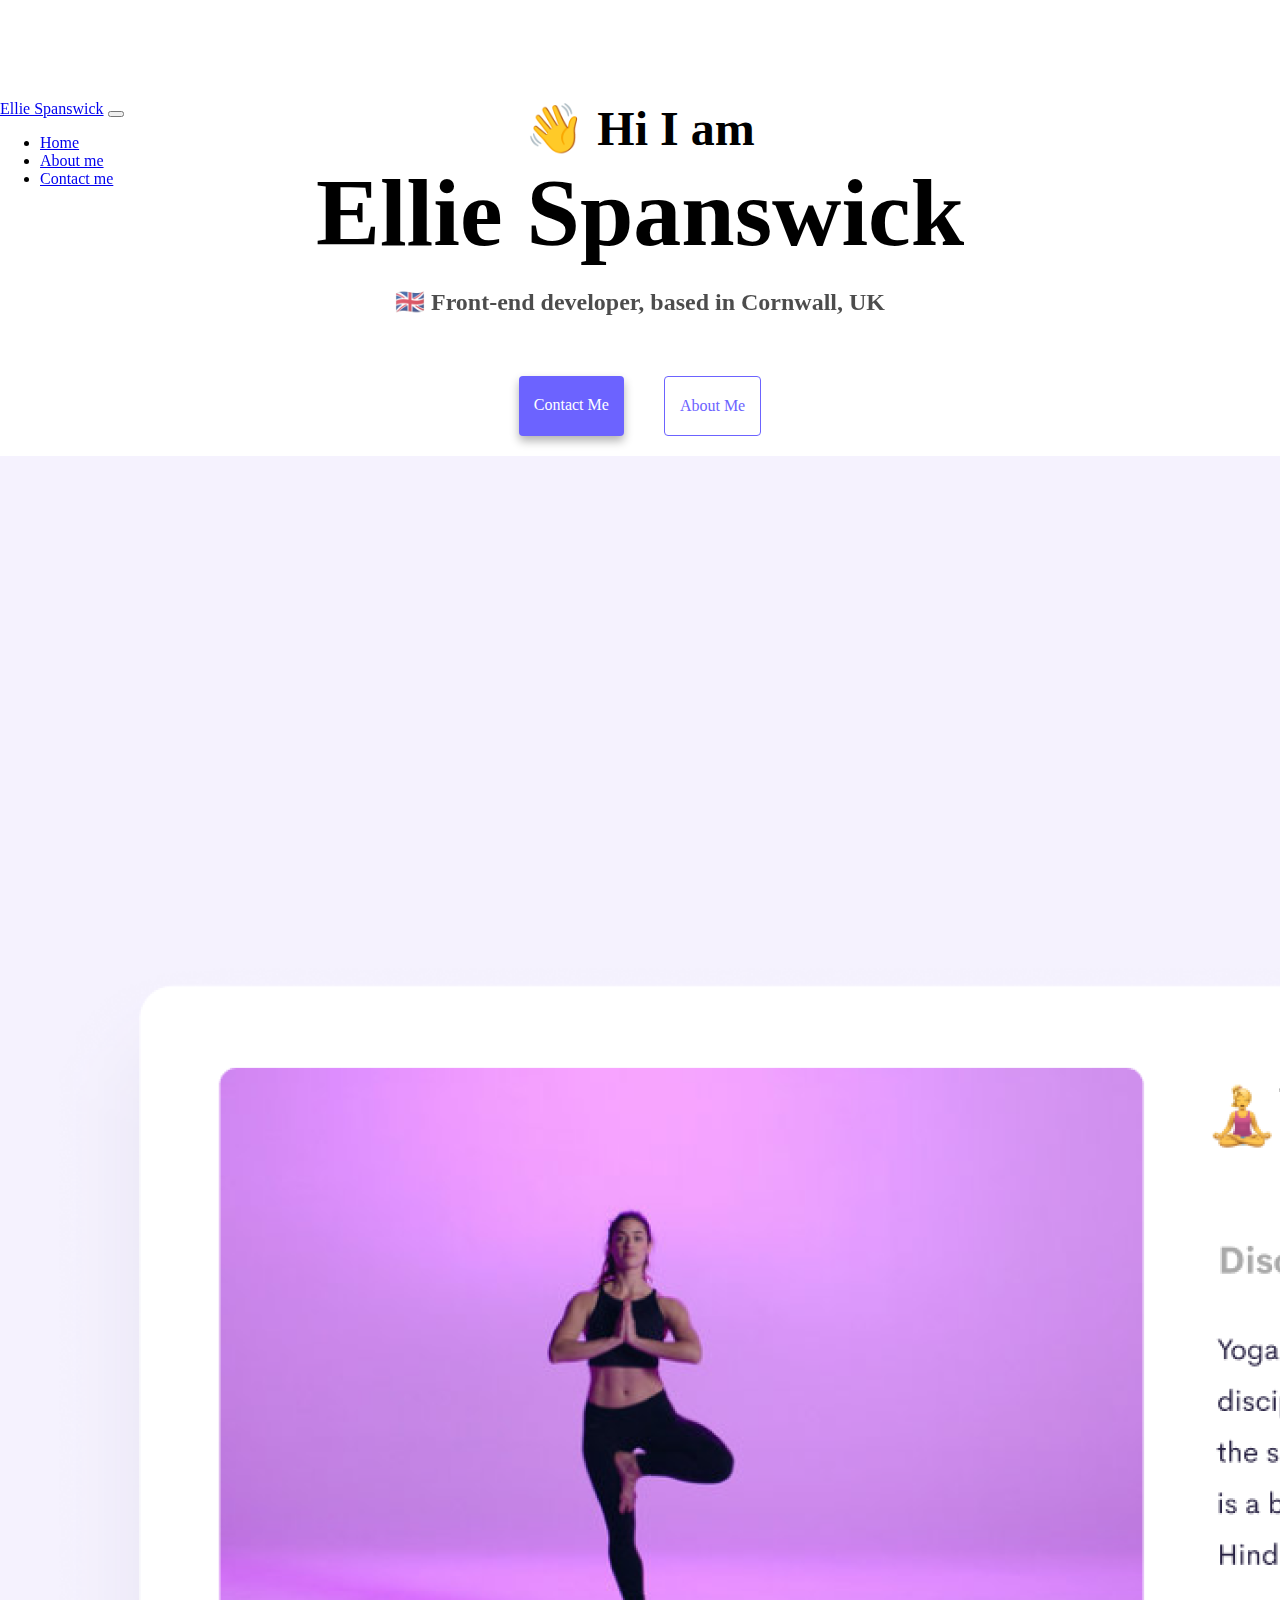
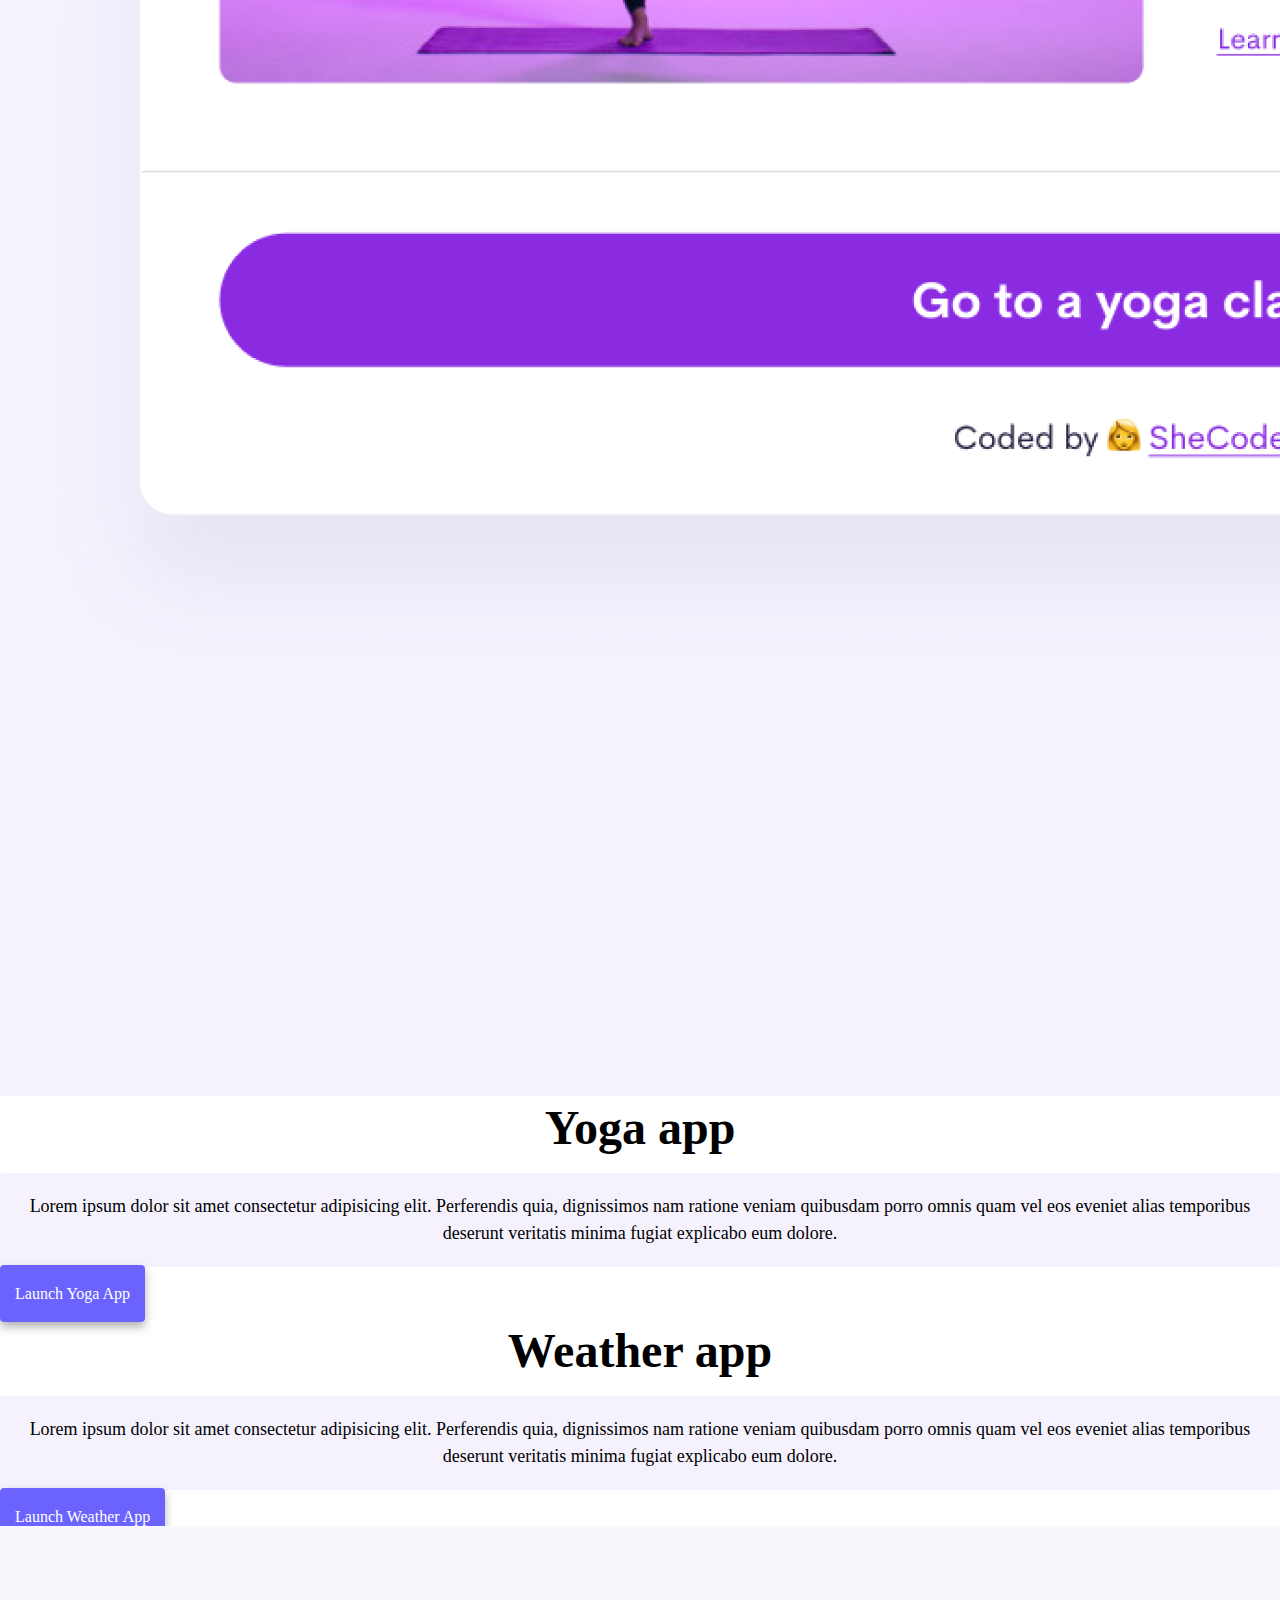
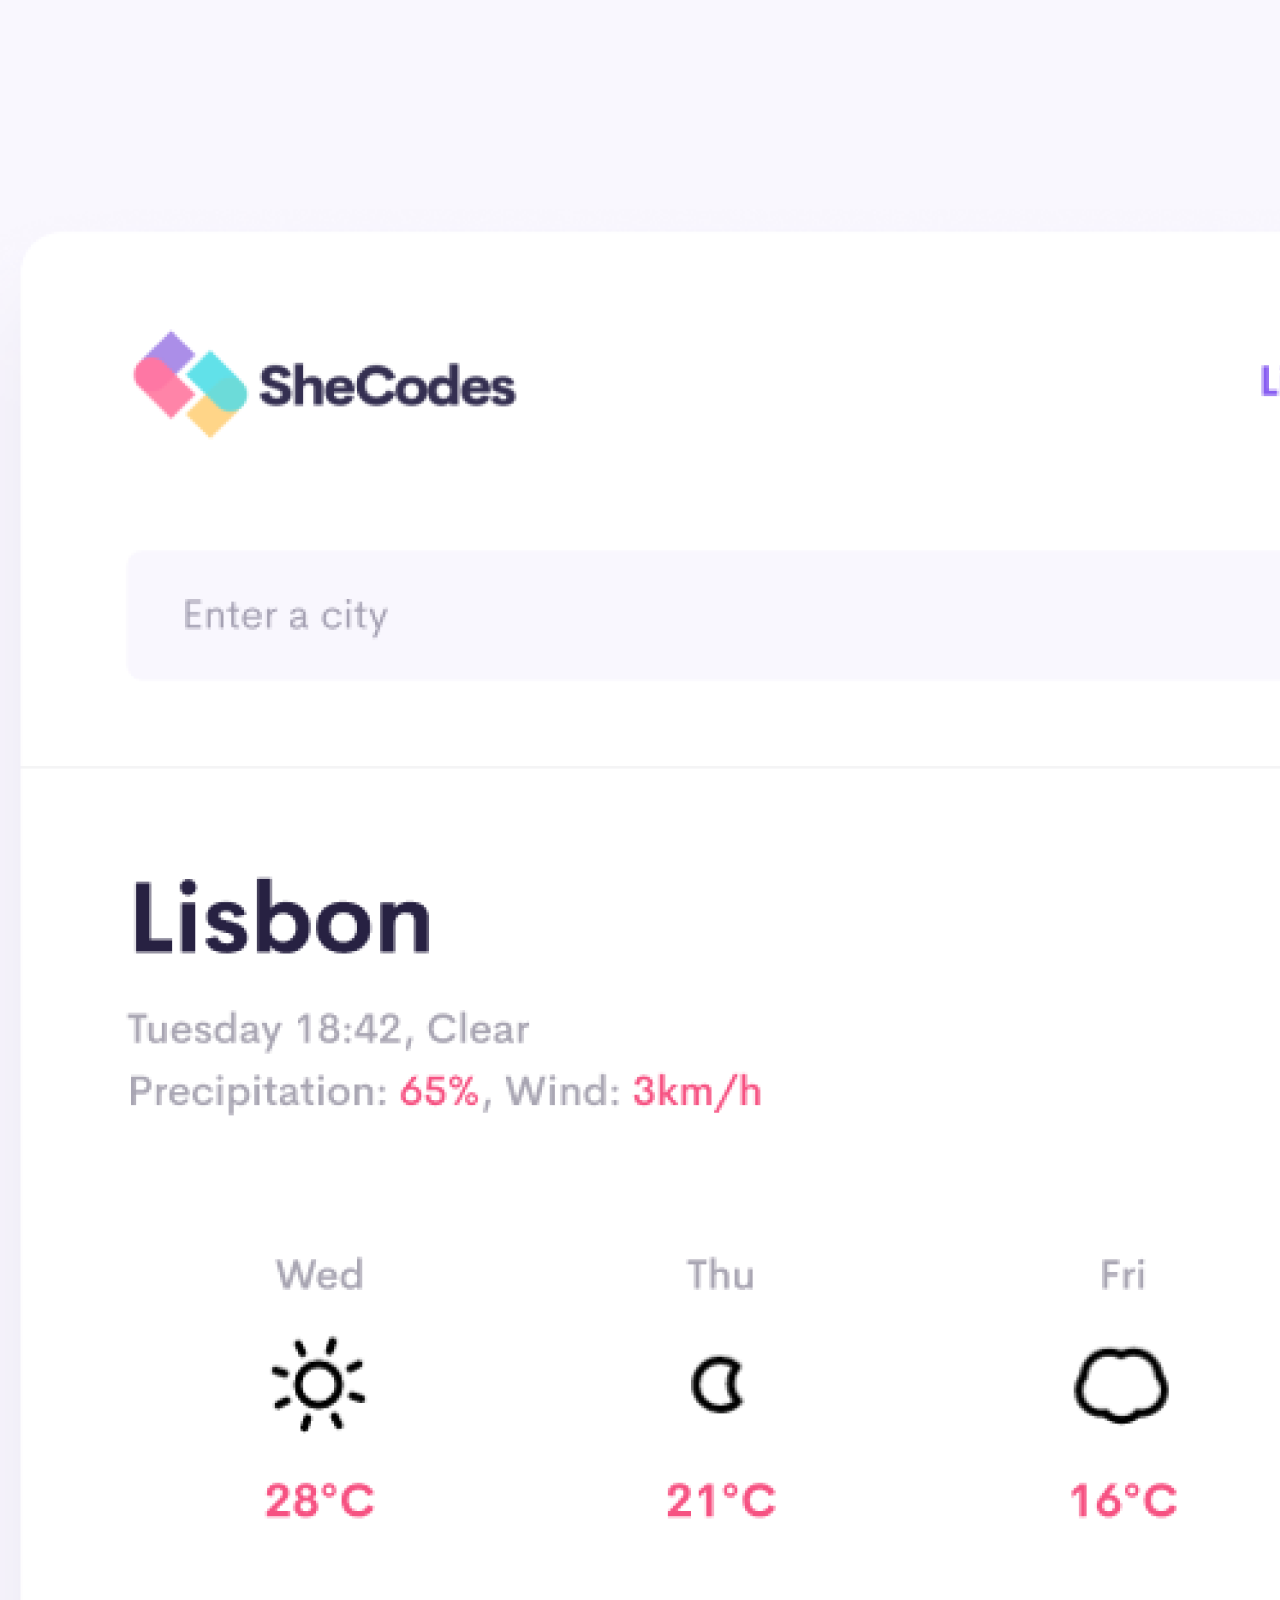
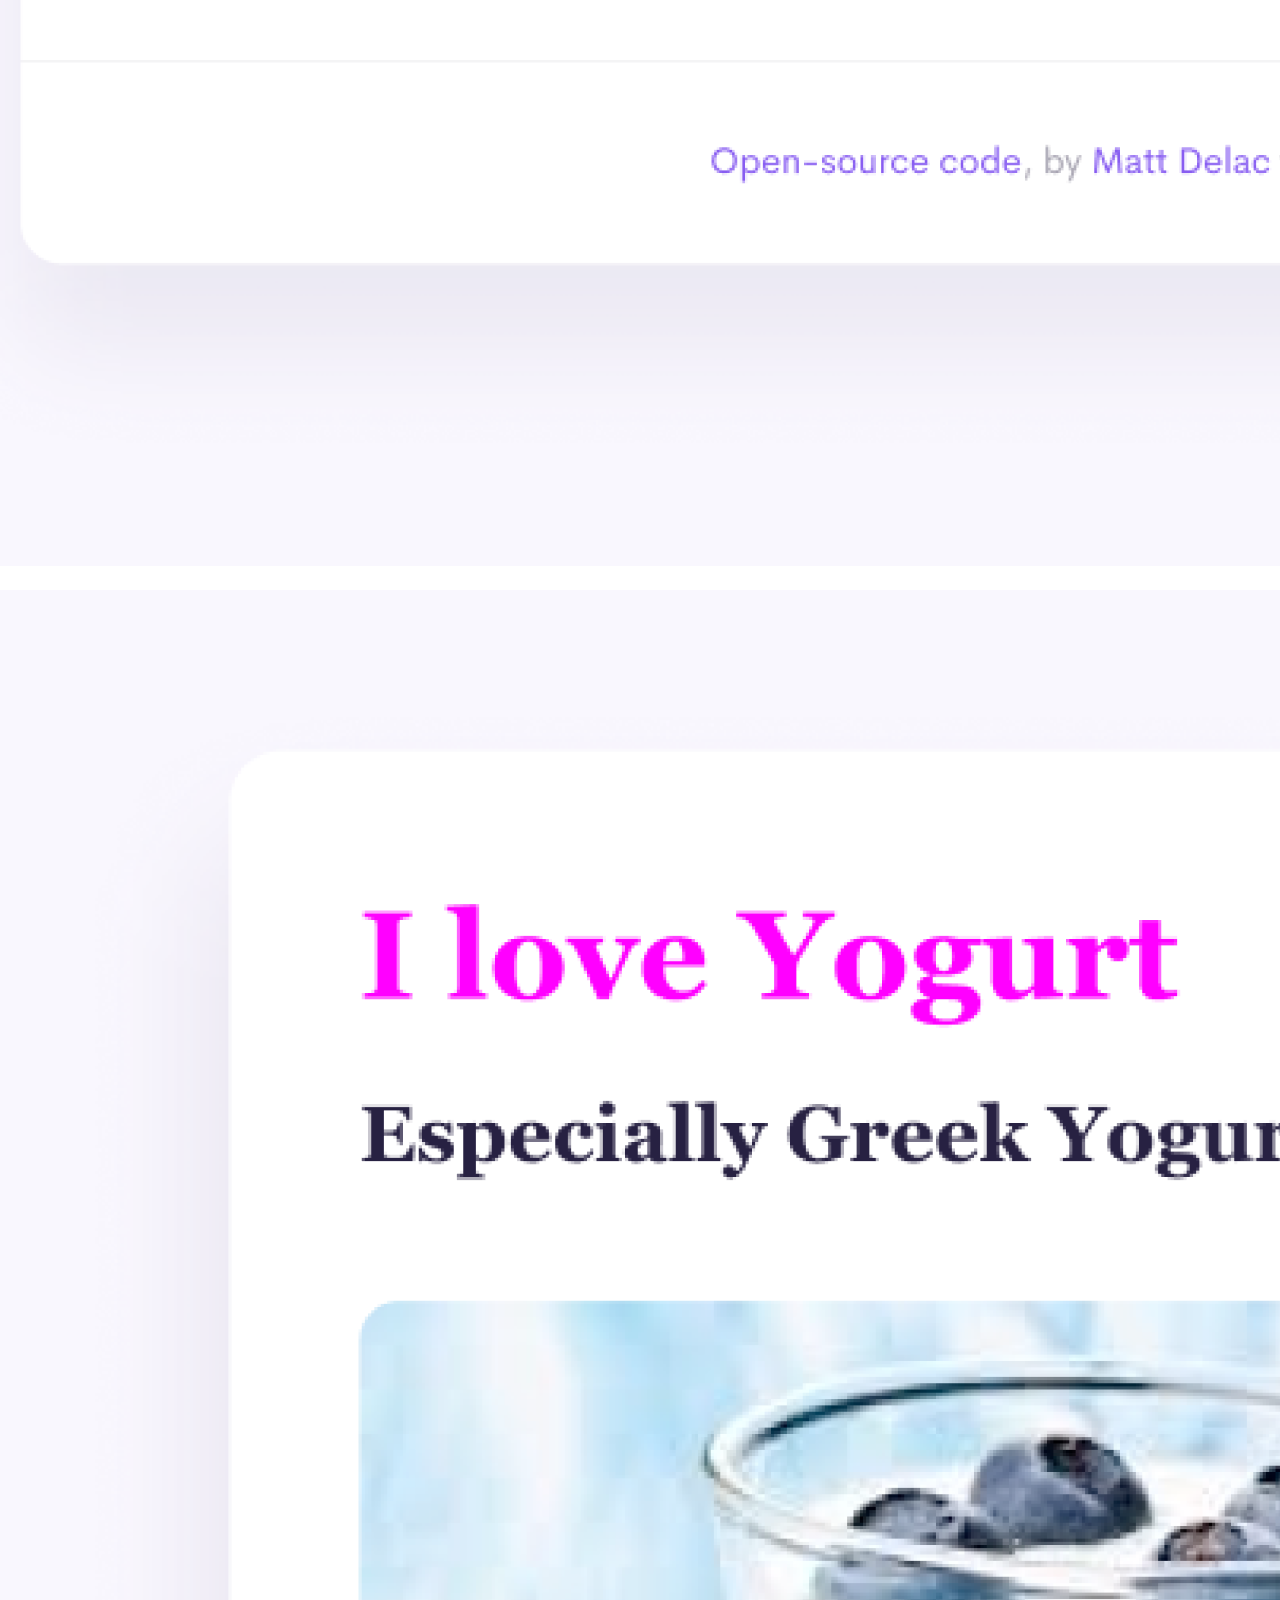
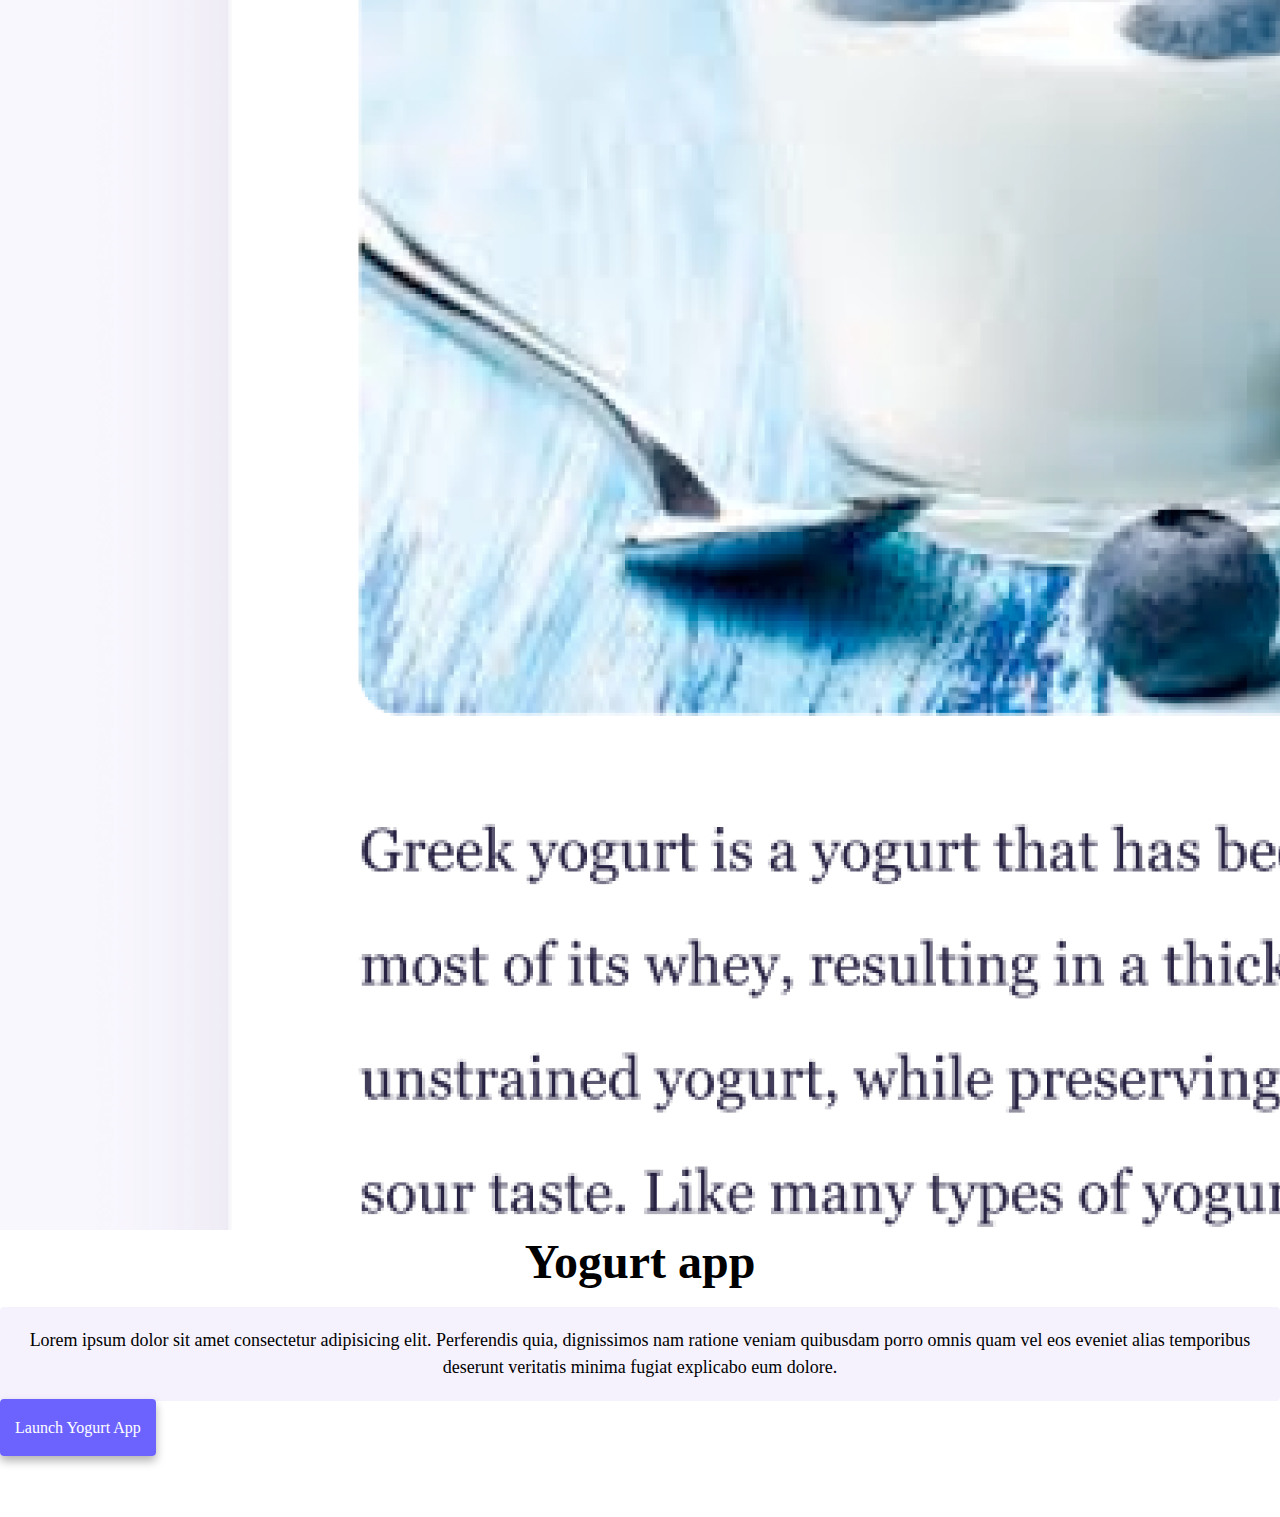
==== index.html @ 25b061d0 "Import code from Code Sandbox" ====
<!DOCTYPE html>
<html lang="en">
  <head>
    <meta charset="UTF-8" />
    <meta http-equiv="X-UA-Compatible" content="IE=edge" />
    <meta name="viewport" content="width=device-width, initial-scale=1.0" />
    <link
      href="https://cdn.jsdelivr.net/npm/bootstrap@5.2.0/dist/css/bootstrap.min.css"
      rel="stylesheet"
      integrity="sha384-gH2yIJqKdNHPEq0n4Mqa/HGKIhSkIHeL5AyhkYV8i59U5AR6csBvApHHNl/vI1Bx"
      crossorigin="anonymous"
    />
    <script
      src="https://cdn.jsdelivr.net/npm/bootstrap@5.2.0/dist/js/bootstrap.bundle.min.js"
      integrity="sha384-A3rJD856KowSb7dwlZdYEkO39Gagi7vIsF0jrRAoQmDKKtQBHUuLZ9AsSv4jD4Xa"
      crossorigin="anonymous"
    ></script>
    <title>Ellie Spanswick</title>
    <link rel="stylesheet" href="src/style.css" />
  </head>
  <body>
    <div class="container">
      <nav class="navbar navbar-expand-lg navbar-light bg-light fixed-top">
        <div class="container-fluid">
          <a class="navbar-brand" href="index.html">Ellie Spanswick</a>
          <button
            class="navbar-toggler"
            type="button"
            data-bs-toggle="collapse"
            data-bs-target="#navbarNav"
            aria-controls="navbarNav"
            aria-expanded="false"
            aria-label="Toggle navigation"
          >
            <span class="navbar-toggler-icon"></span>
          </button>
          <div class="collapse navbar-collapse" id="navbarNav">
            <ul class="navbar-nav">
              <li class="nav-item">
                <a class="nav-link active" aria-current="page" href="index.html"
                  >Home</a
                >
              </li>
              <li class="nav-item">
                <a class="nav-link" href="about.html">About me</a>
              </li>
              <li class="nav-item">
                <a class="nav-link" href="about.html#contact">Contact me</a>
              </li>
            </ul>
          </div>
        </div>
      </nav>
      <h2 class="text-center">👋 Hi I am</h2>
      <h1 class="text-center">Ellie Spanswick</h1>
      <h3 class="text-center">🇬🇧 Front-end developer, based in Cornwall, UK</h3>
      <div class="navigation-links mb-5">
        <a href="about.html#contact" class="contact-link">Contact me</a>
        <a href="about.html" class="about-link">About me</a>
      </div>
      <div class="d-flex justify-content-evenly">
        <div class="container-fluid">
          <div class="row mt-5">
            <div class="col-md-6">
              <img src="images/yoga.png" class="img-fluid rounded" />
            </div>

            <div class="col-md-6">
              <h2 class="mb-3">Yoga app</h2>
              <p>
                Lorem ipsum dolor sit amet consectetur adipisicing elit.
                Perferendis quia, dignissimos nam ratione veniam quibusdam porro
                omnis quam vel eos eveniet alias temporibus deserunt veritatis
                minima fugiat explicabo eum dolore.
              </p>

              <div class="mt-5">
                <a href="#" class="primary-link shadow-md">Launch Yoga App</a>
              </div>
            </div>
          </div>

          <div class="row mt-5">
            <div class="col-md-6">
              <h2 class="mb-3">Weather app</h2>
              <p>
                Lorem ipsum dolor sit amet consectetur adipisicing elit.
                Perferendis quia, dignissimos nam ratione veniam quibusdam porro
                omnis quam vel eos eveniet alias temporibus deserunt veritatis
                minima fugiat explicabo eum dolore.
              </p>

              <div class="mb-5 mt-5">
                <a href="#" class="primary-link shadow-md"
                  >Launch Weather App</a
                >
              </div>
            </div>

            <div class="col-md-6">
              <img src="images/weather.png" class="img-fluid rounded" />
            </div>
          </div>

          <div class="row mt-5">
            <div class="col-md-6">
              <img src="images/yogurt.png" class="img-fluid rounded" />
            </div>

            <div class="col-md-6">
              <h2 class="mb-3">Yogurt app</h2>
              <p>
                Lorem ipsum dolor sit amet consectetur adipisicing elit.
                Perferendis quia, dignissimos nam ratione veniam quibusdam porro
                omnis quam vel eos eveniet alias temporibus deserunt veritatis
                minima fugiat explicabo eum dolore.
              </p>

              <div class="mt-5">
                <a href="#" class="primary-link shadow-md">Launch Yogurt App</a>
              </div>
            </div>
          </div>
        </div>
      </div>
    </div>
  </body>
</html>
---- src/style.css ----
:root {
  --primary-color: #6c63ff;
  --secondary-color: #f5f2fe;
  --box-shadow: 0 5px 10px rgba(0, 0, 0, 0.3);
}

body {
  margin: 60px auto;
  max-width: 100%;
  margin-top: 100px;
}

h1,
h2,
h3 {
  text-align: center;
  margin: 0;
}

h1 {
  font-size: 96px;
}

h2 {
  font-size: 48px;
}

h3 {
  padding-top: 20px;
  font-size: 24px;
  opacity: 0.7;
}

p {
  background: var(--secondary-color);
  padding: 20px;
  border-radius: 4px;
  font-size: 18px;
  line-height: 1.5;
  text-align: center;
}

.navigation-links {
  display: flex;
  margin-top: 40px;
  justify-content: center;
}

.navigation-links a {
  margin: 20px;
  border-radius: 4px;
  padding: 20px 15px;
  text-decoration: none;
  text-transform: capitalize;
}

.contact-link {
  background: var(--primary-color);
  box-shadow: var(--box-shadow);
  color: white;
}

.about-link {
  color: var(--primary-color);
  border: 1px solid var(--primary-color);
}

.homepage-link {
  color: var(--primary-color);
  text-align: center;
  display: block;
}

.about-paragraphs {
  display: flex;
  margin: 30px 0;
}

.about-paragraphs p {
  margin: 10px;
}

.email-link {
  display: flex;
  justify-content: center;
  color: var(--primary-color);
  font-size: 28px;
  text-decoration: none;
}

.email-link:hover {
  text-decoration: underline;
}

.navbar {
  display: flex;
  align-items: center;
}

.container,
.container-fluid {
  width: 100%;
}

.row {
  padding-bottom: 20px;
}

.fixed-top {
  position: fixed;
}

.text-center {
  text-align: center !important;
}

.primary-link {
  background-color: var(--primary-color);
  border-radius: 4px;
  padding: 20px 15px;
  text-decoration: none;
  text-transform: capitalize;
  background: var(--primary-color);
  box-shadow: var(--box-shadow);
  color: white;
}

.div {
  display: block;
}

.image-fluid {
  max-width: 100%;
}

a:hover {
  background-color: var(--secondary-color);
  color: var(--primary-color);
  border: 5px;
  border-color: var(--primary-color);
}
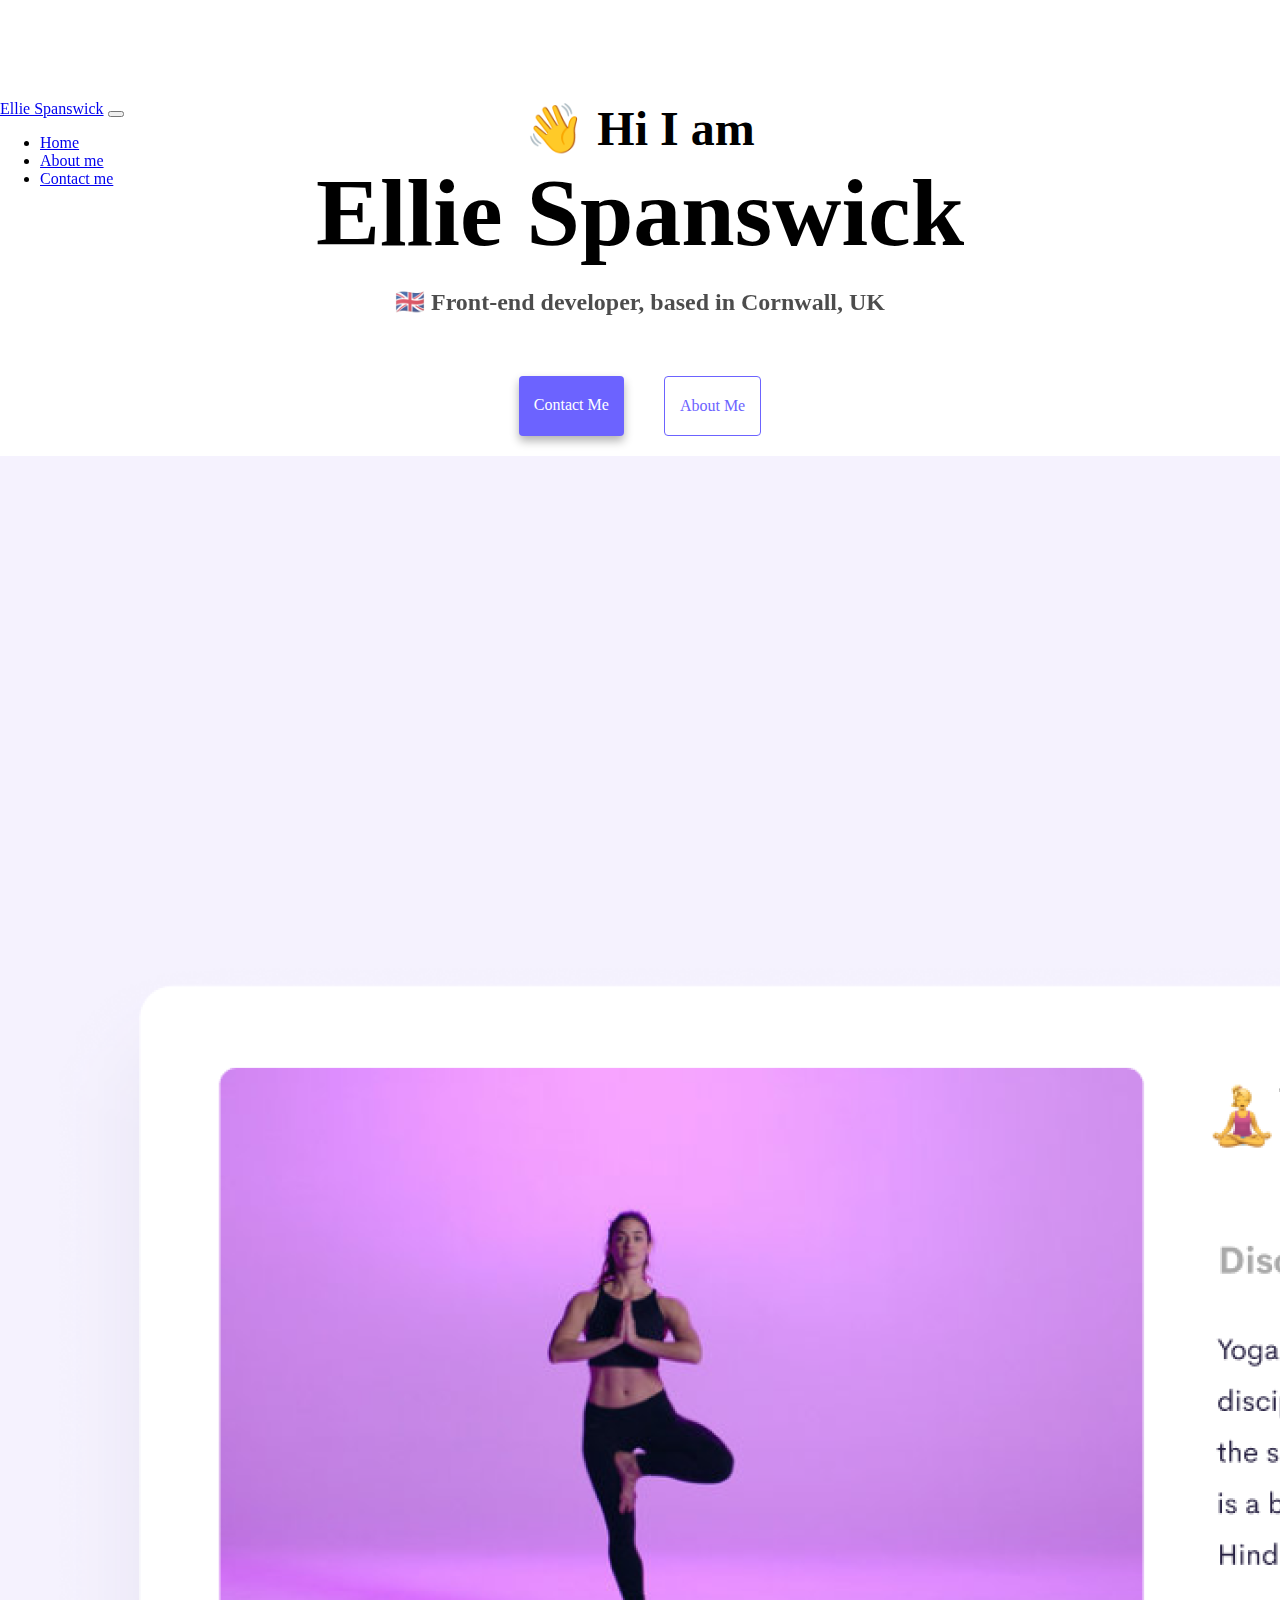
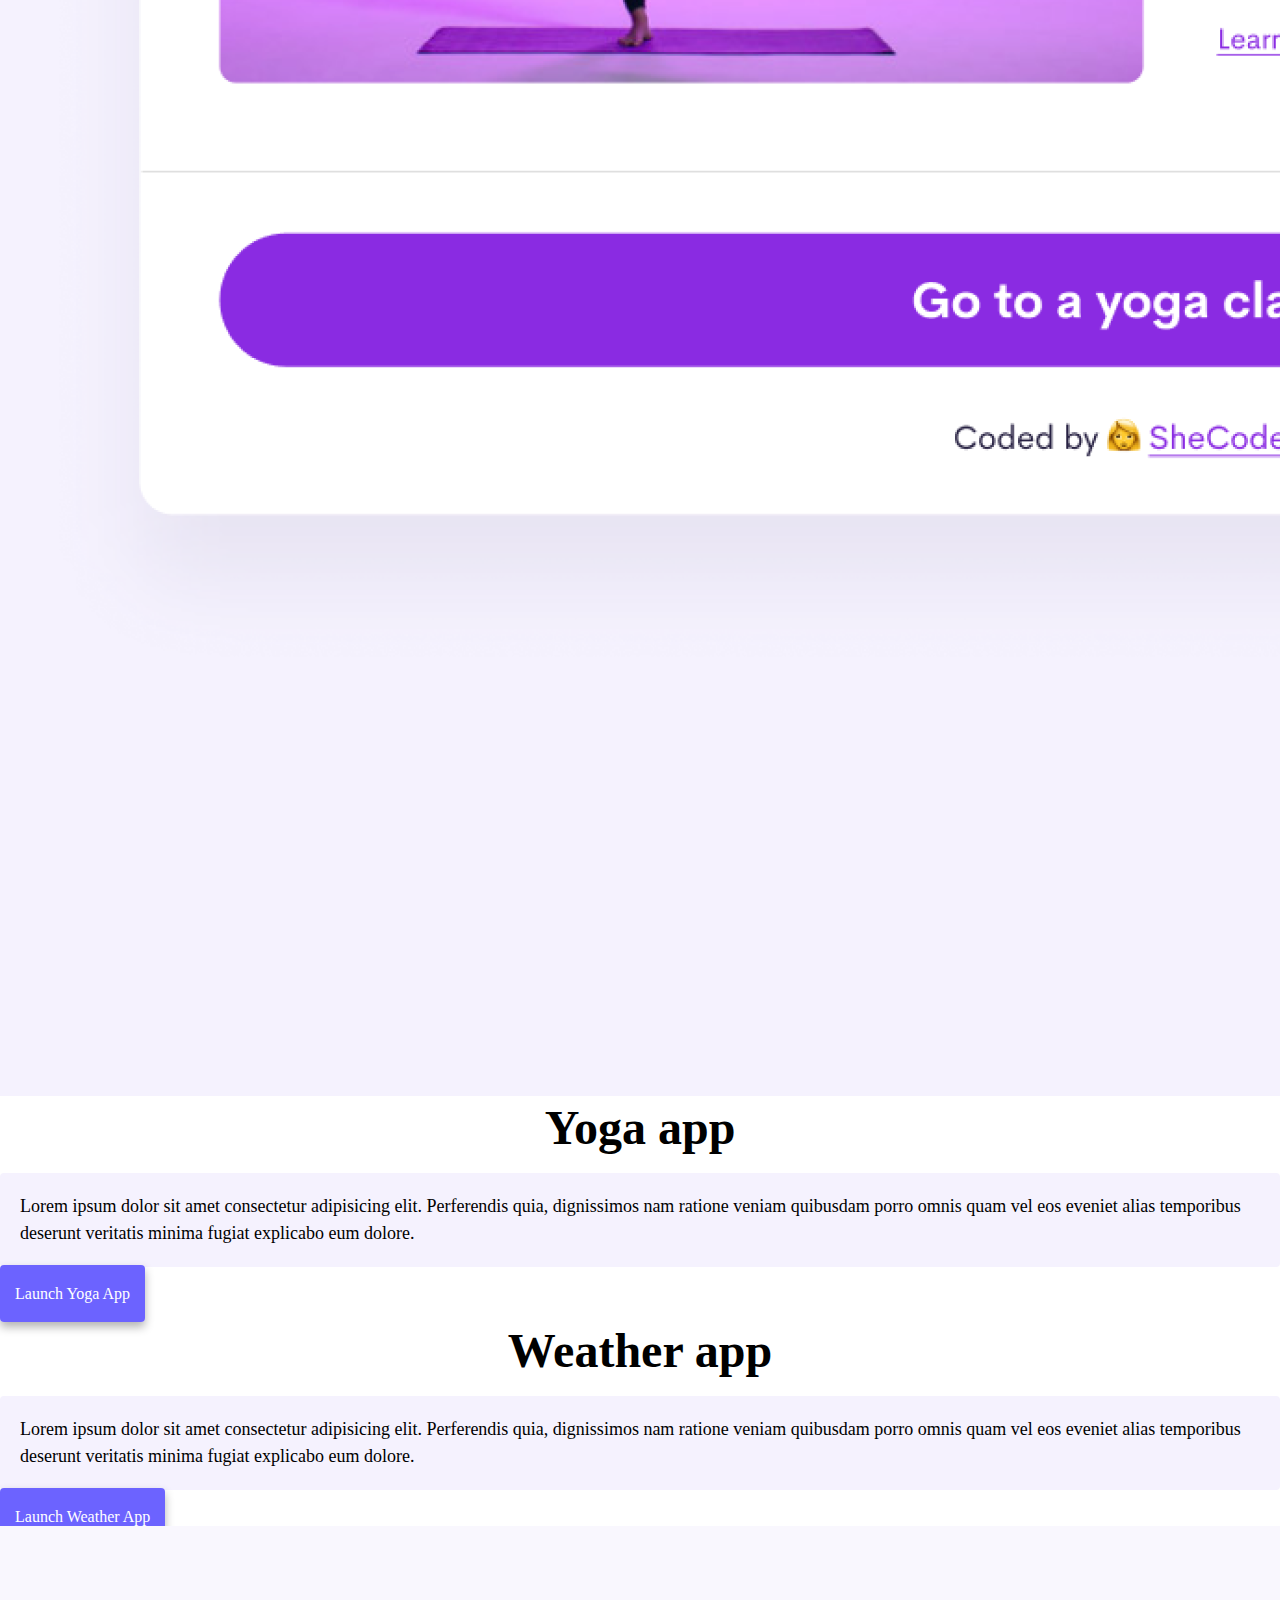
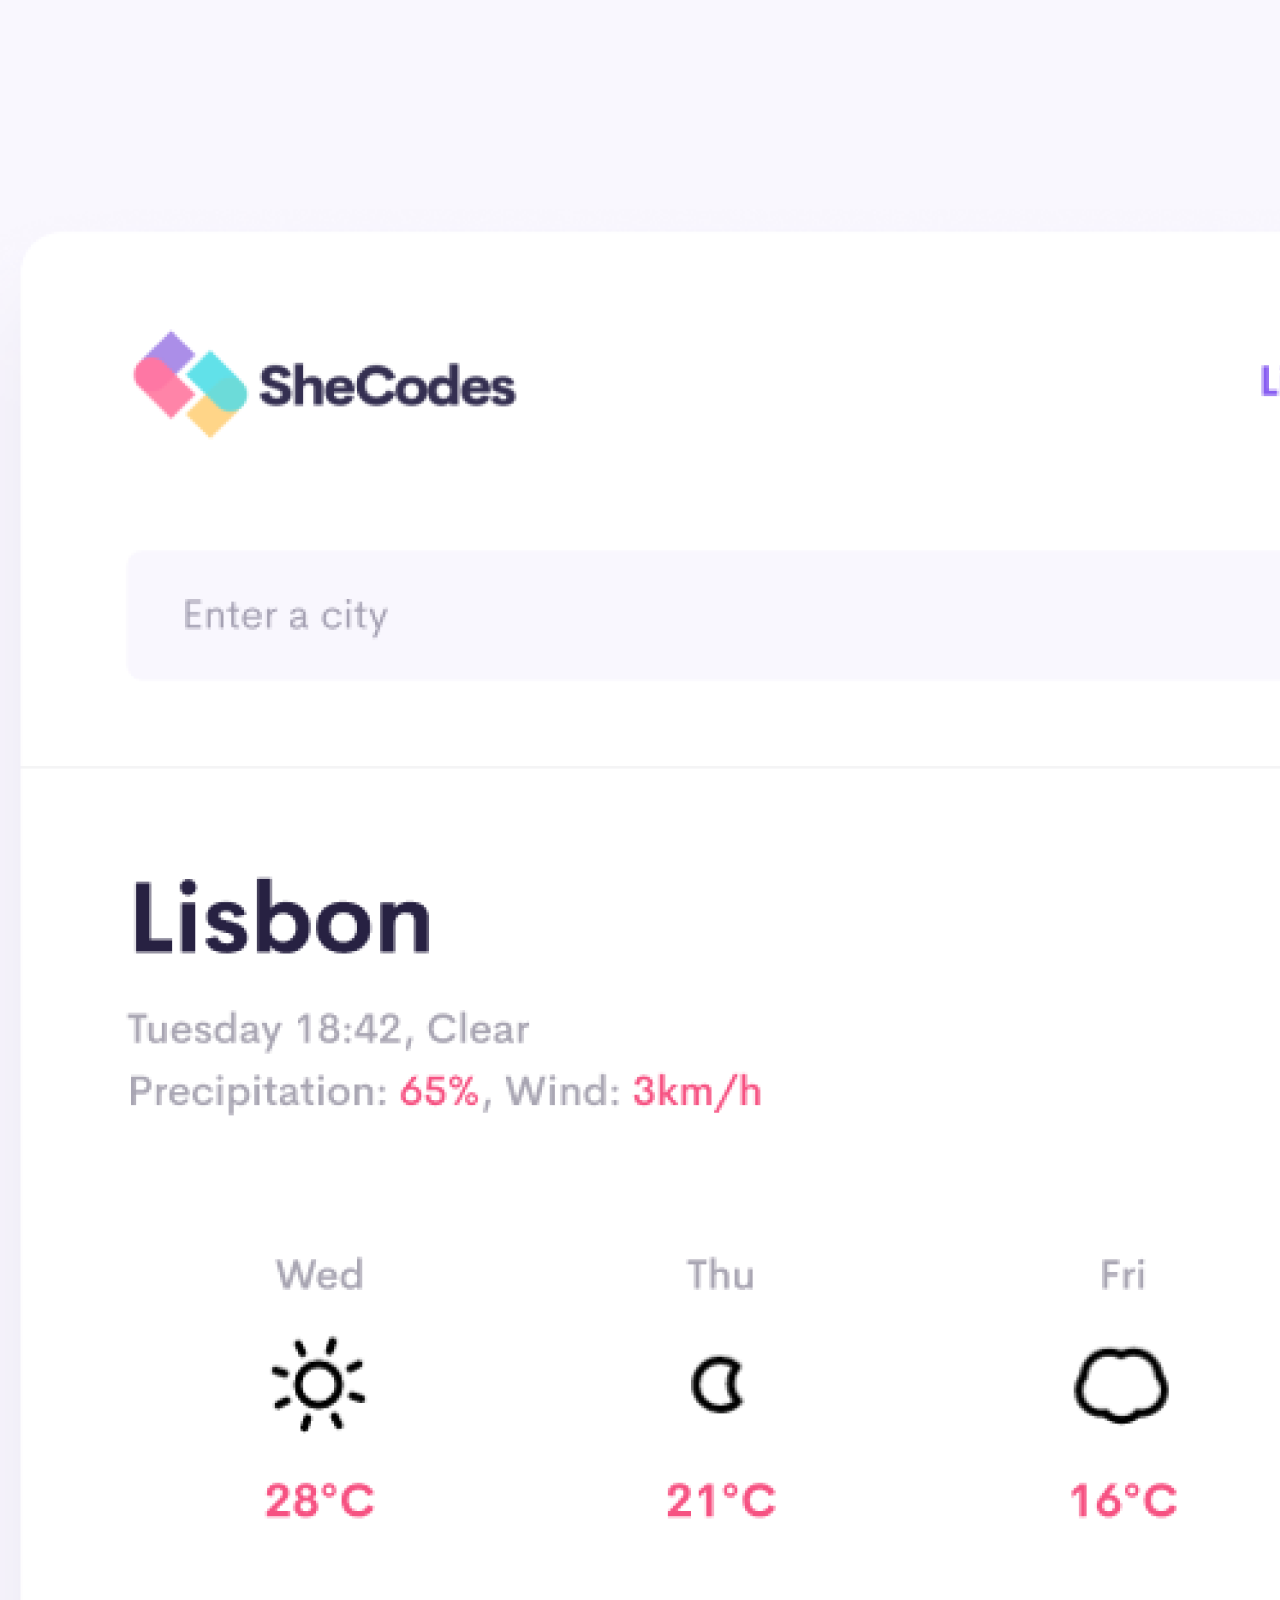
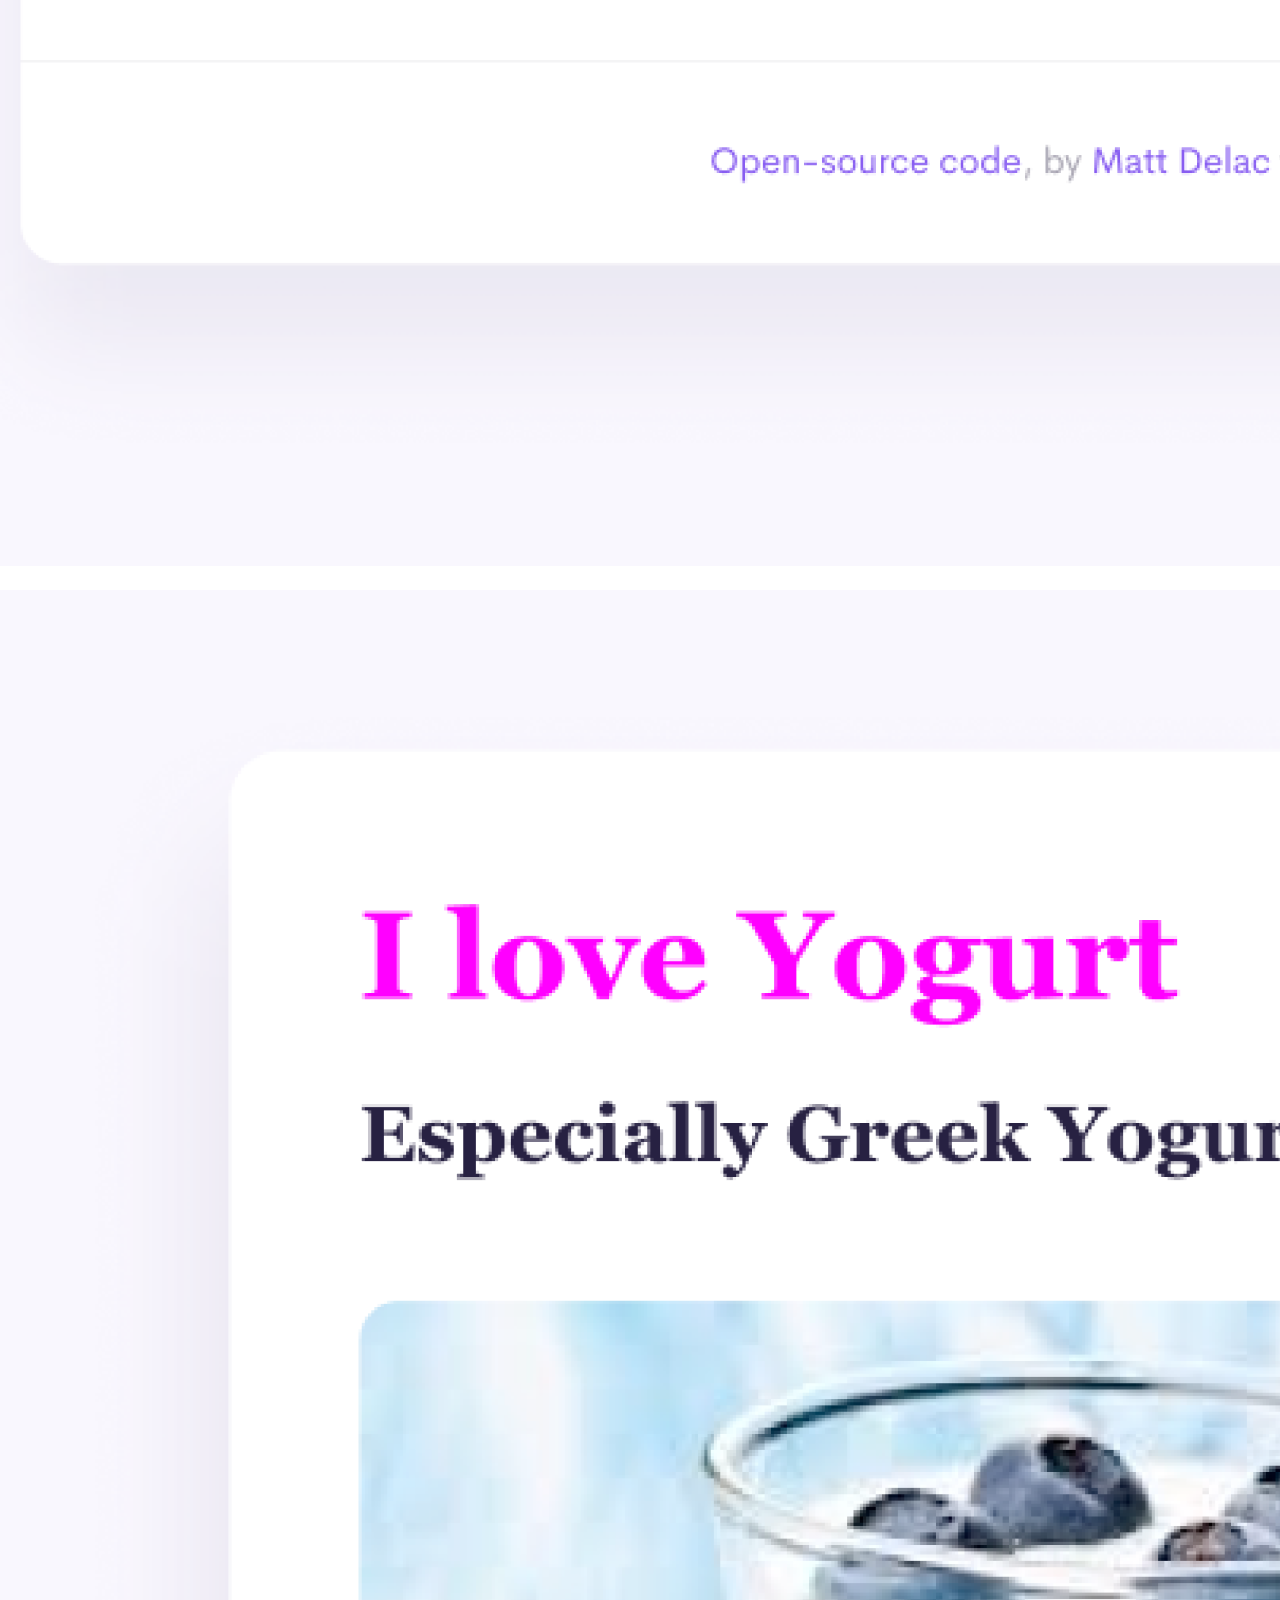
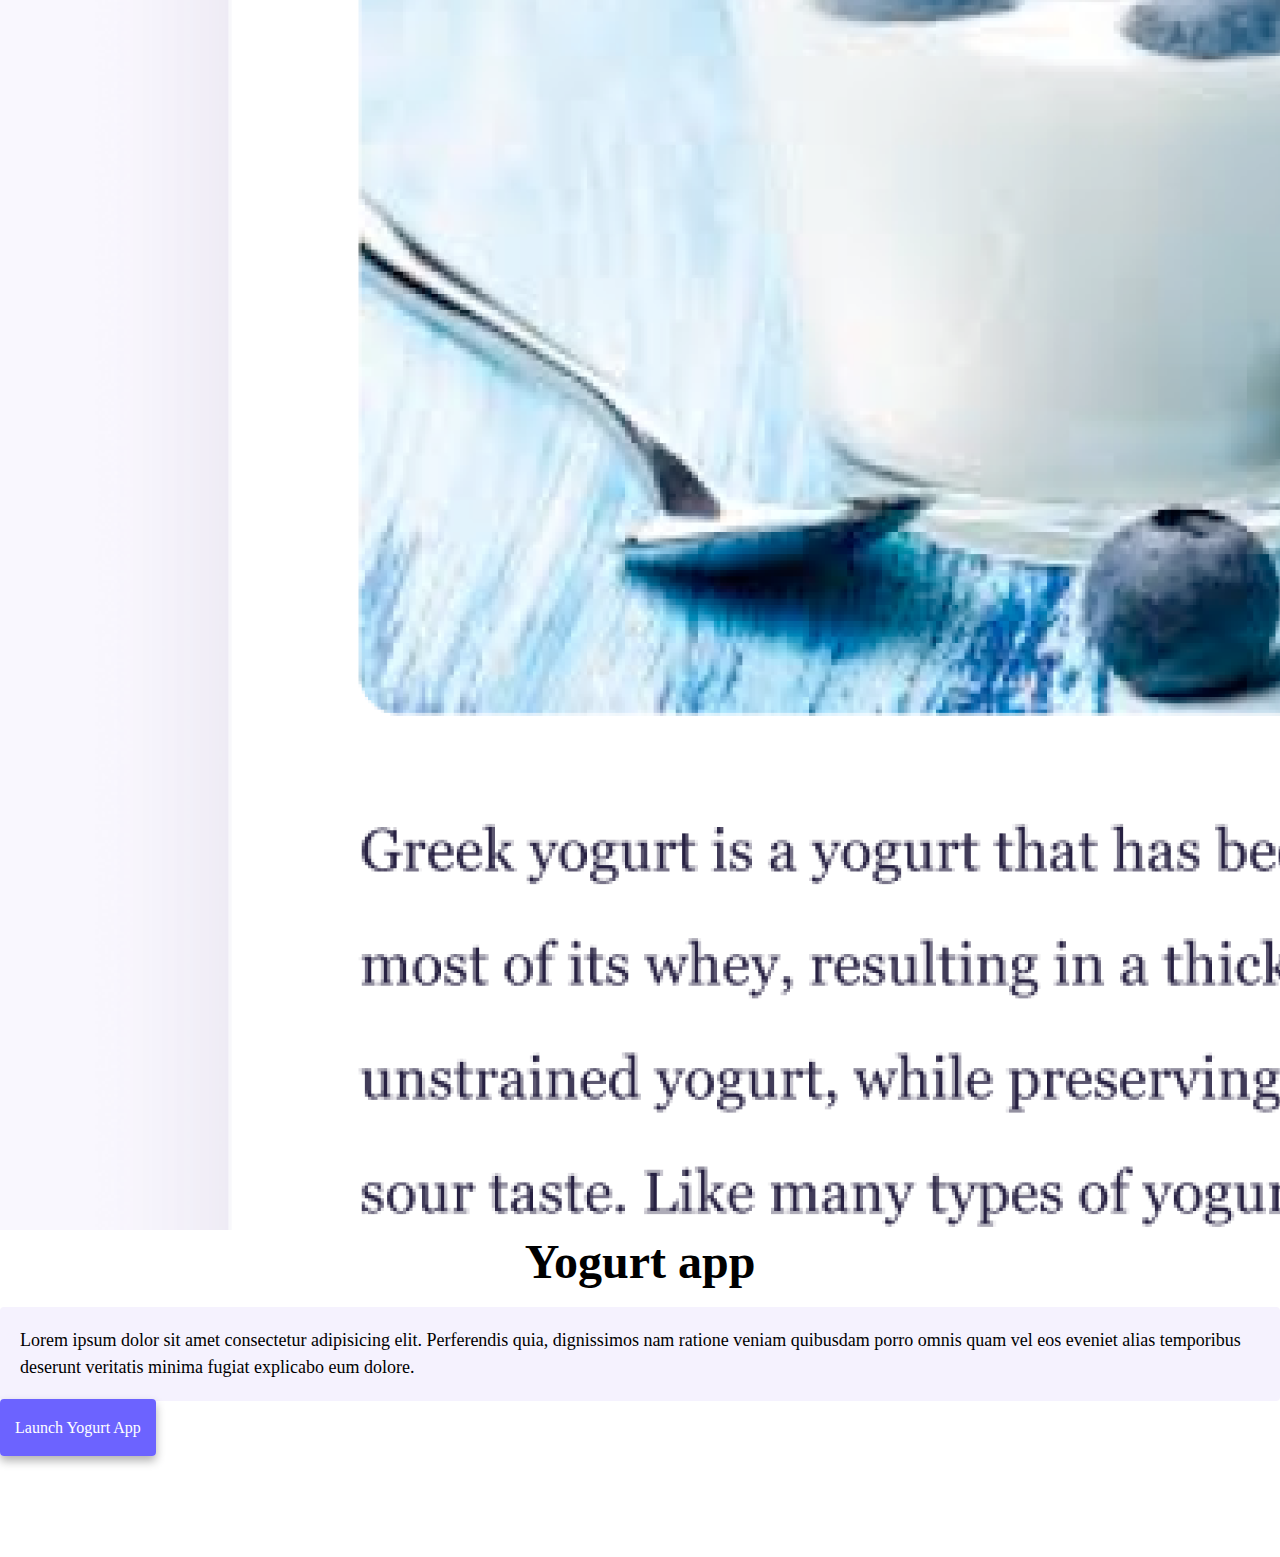
==== commit 5df13ffe: "Updated CSS Media Queries" ====
--- a/index.html
+++ b/index.html
@@ -4,6 +4,10 @@
     <meta charset="UTF-8" />
     <meta http-equiv="X-UA-Compatible" content="IE=edge" />
     <meta name="viewport" content="width=device-width, initial-scale=1.0" />
+    <meta
+      name="description"
+      content="Ellie Spanswick, is an aspiring Front End Developer based in South West Cornwall, UK"
+    />
     <link
       href="https://cdn.jsdelivr.net/npm/bootstrap@5.2.0/dist/css/bootstrap.min.css"
       rel="stylesheet"
@@ -15,7 +19,7 @@
       integrity="sha384-A3rJD856KowSb7dwlZdYEkO39Gagi7vIsF0jrRAoQmDKKtQBHUuLZ9AsSv4jD4Xa"
       crossorigin="anonymous"
     ></script>
-    <title>Ellie Spanswick</title>
+    <title>Front End Developer - Ellie Spanswick</title>
     <link rel="stylesheet" href="src/style.css" />
   </head>
   <body>
@@ -55,14 +59,20 @@
       <h1 class="text-center">Ellie Spanswick</h1>
       <h3 class="text-center">🇬🇧 Front-end developer, based in Cornwall, UK</h3>
       <div class="navigation-links mb-5">
-        <a href="about.html#contact" class="contact-link">Contact me</a>
-        <a href="about.html" class="about-link">About me</a>
+        <a href="about.html#contact" class="contact-link" title="Contact me"
+          >Contact me</a
+        >
+        <a href="about.html" class="about-link" title="About me">About me</a>
       </div>
       <div class="d-flex justify-content-evenly">
         <div class="container-fluid">
           <div class="row mt-5">
             <div class="col-md-6">
-              <img src="images/yoga.png" class="img-fluid rounded" />
+              <img
+                src="images/yoga.png"
+                class="img-fluid rounded d-none d-sm-block"
+                alt="Screenshot of yoga app"
+              />
             </div>
 
             <div class="col-md-6">
@@ -75,7 +85,12 @@
               </p>
 
               <div class="mt-5">
-                <a href="#" class="primary-link shadow-md">Launch Yoga App</a>
+                <a
+                  href="#"
+                  class="primary-link shadow-md"
+                  title="Launch Yoga App"
+                  >Launch Yoga App</a
+                >
               </div>
             </div>
           </div>
@@ -91,20 +106,31 @@
               </p>
 
               <div class="mb-5 mt-5">
-                <a href="#" class="primary-link shadow-md"
+                <a
+                  href="#"
+                  class="primary-link shadow-md"
+                  title="Launch Weather App"
                   >Launch Weather App</a
                 >
               </div>
             </div>
 
             <div class="col-md-6">
-              <img src="images/weather.png" class="img-fluid rounded" />
+              <img
+                src="images/weather.png"
+                class="img-fluid rounded d-none d-sm-block"
+                alt="Screenshot of weather app"
+              />
             </div>
           </div>
 
           <div class="row mt-5">
             <div class="col-md-6">
-              <img src="images/yogurt.png" class="img-fluid rounded" />
+              <img
+                src="images/yogurt.png"
+                class="img-fluid rounded d-none d-sm-block"
+                alt="Screenshot of yogurt app"
+              />
             </div>
 
             <div class="col-md-6">
@@ -117,7 +143,12 @@
               </p>
 
               <div class="mt-5">
-                <a href="#" class="primary-link shadow-md">Launch Yogurt App</a>
+                <a
+                  href="#"
+                  class="primary-link shadow-md"
+                  title="Launch Yogurt App"
+                  >Launch Yogurt App</a
+                >
               </div>
             </div>
           </div>
--- a/src/style.css
+++ b/src/style.css
@@ -7,7 +7,7 @@
 body {
   margin: 60px auto;
   max-width: 100%;
-  margin-top: 100px;
+  margin: 100px 0;
 }
 
 h1,
@@ -38,6 +38,7 @@
   font-size: 18px;
   line-height: 1.5;
   text-align: center;
+  text-align: left;
 }
 
 .navigation-links {
@@ -139,3 +140,21 @@
   border: 5px;
   border-color: var(--primary-color);
 }
+
+@media (max-width: 576px) {
+  .container {
+    text-align: center;
+  }
+
+  h1 {
+    font-size: 40px;
+  }
+
+  h2 {
+    font-size: 32px;
+  }
+
+  h3 {
+    font-size: 24px;
+  }
+}
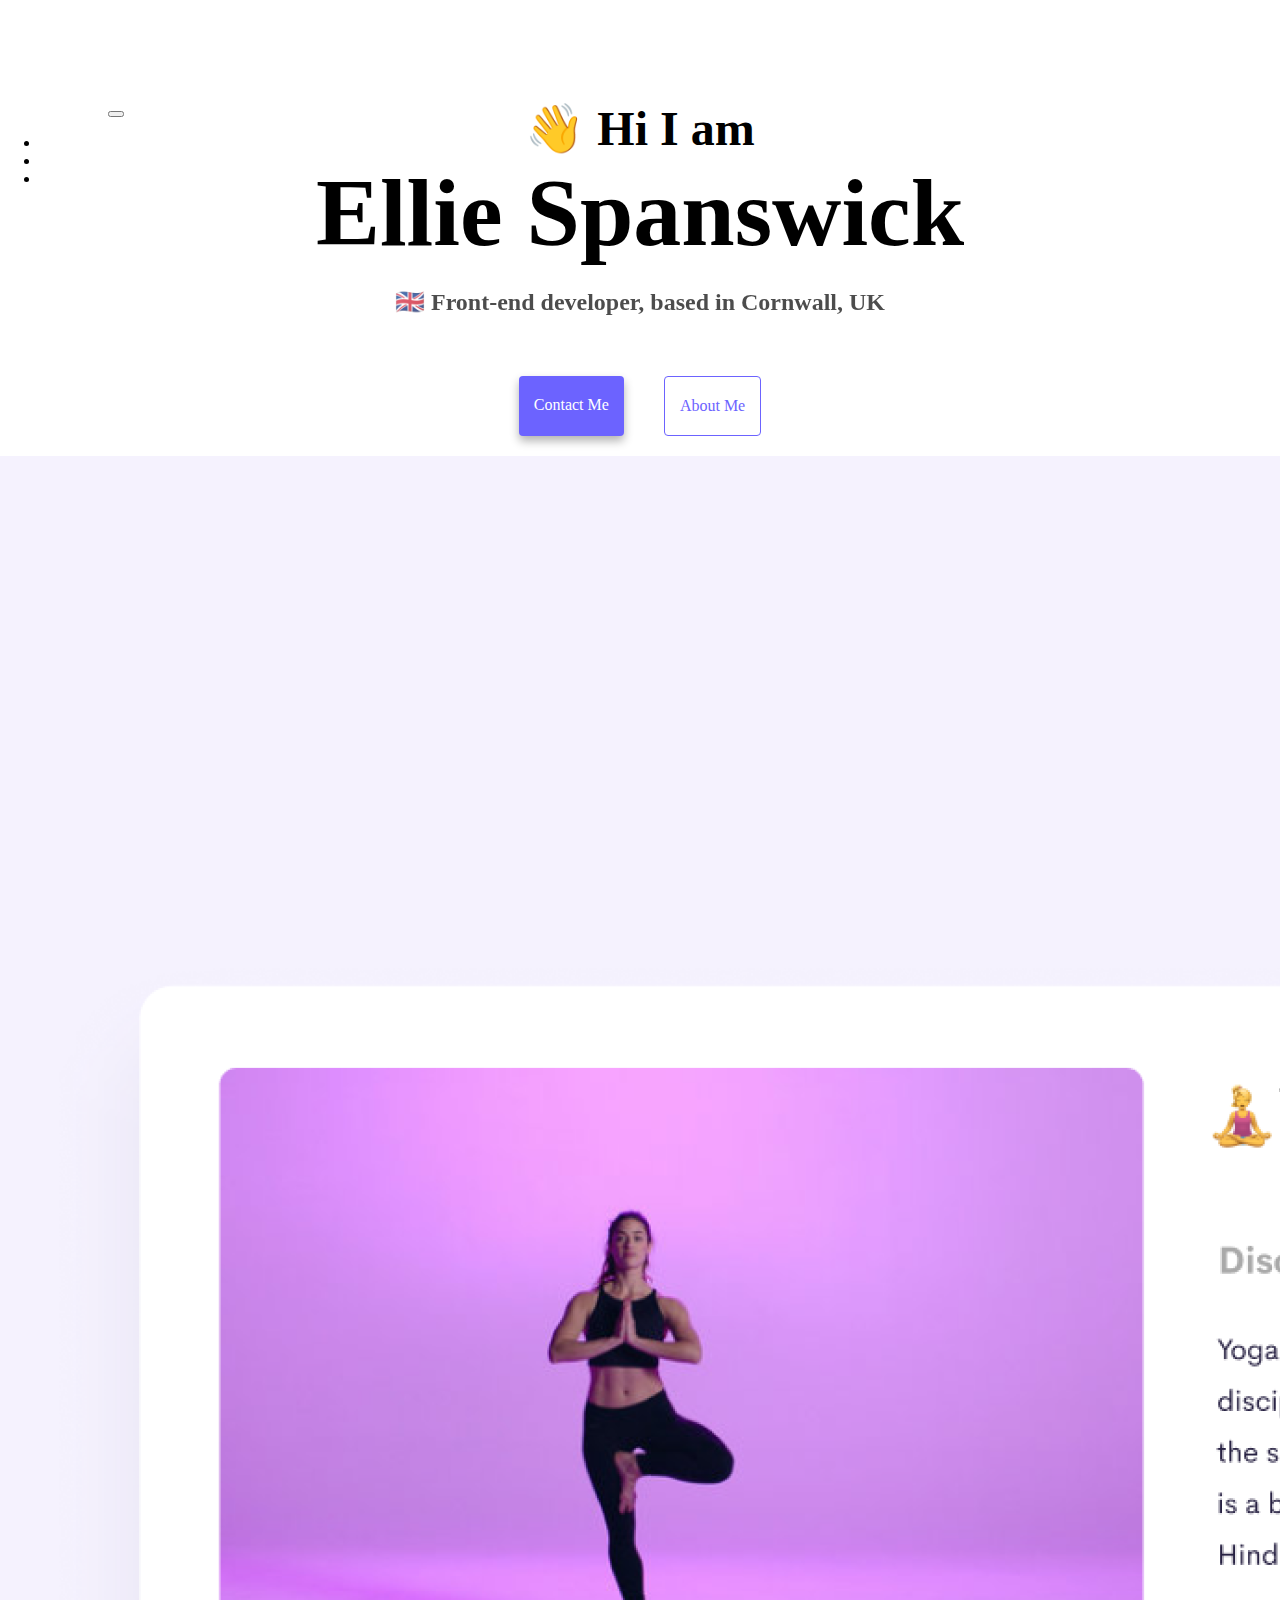
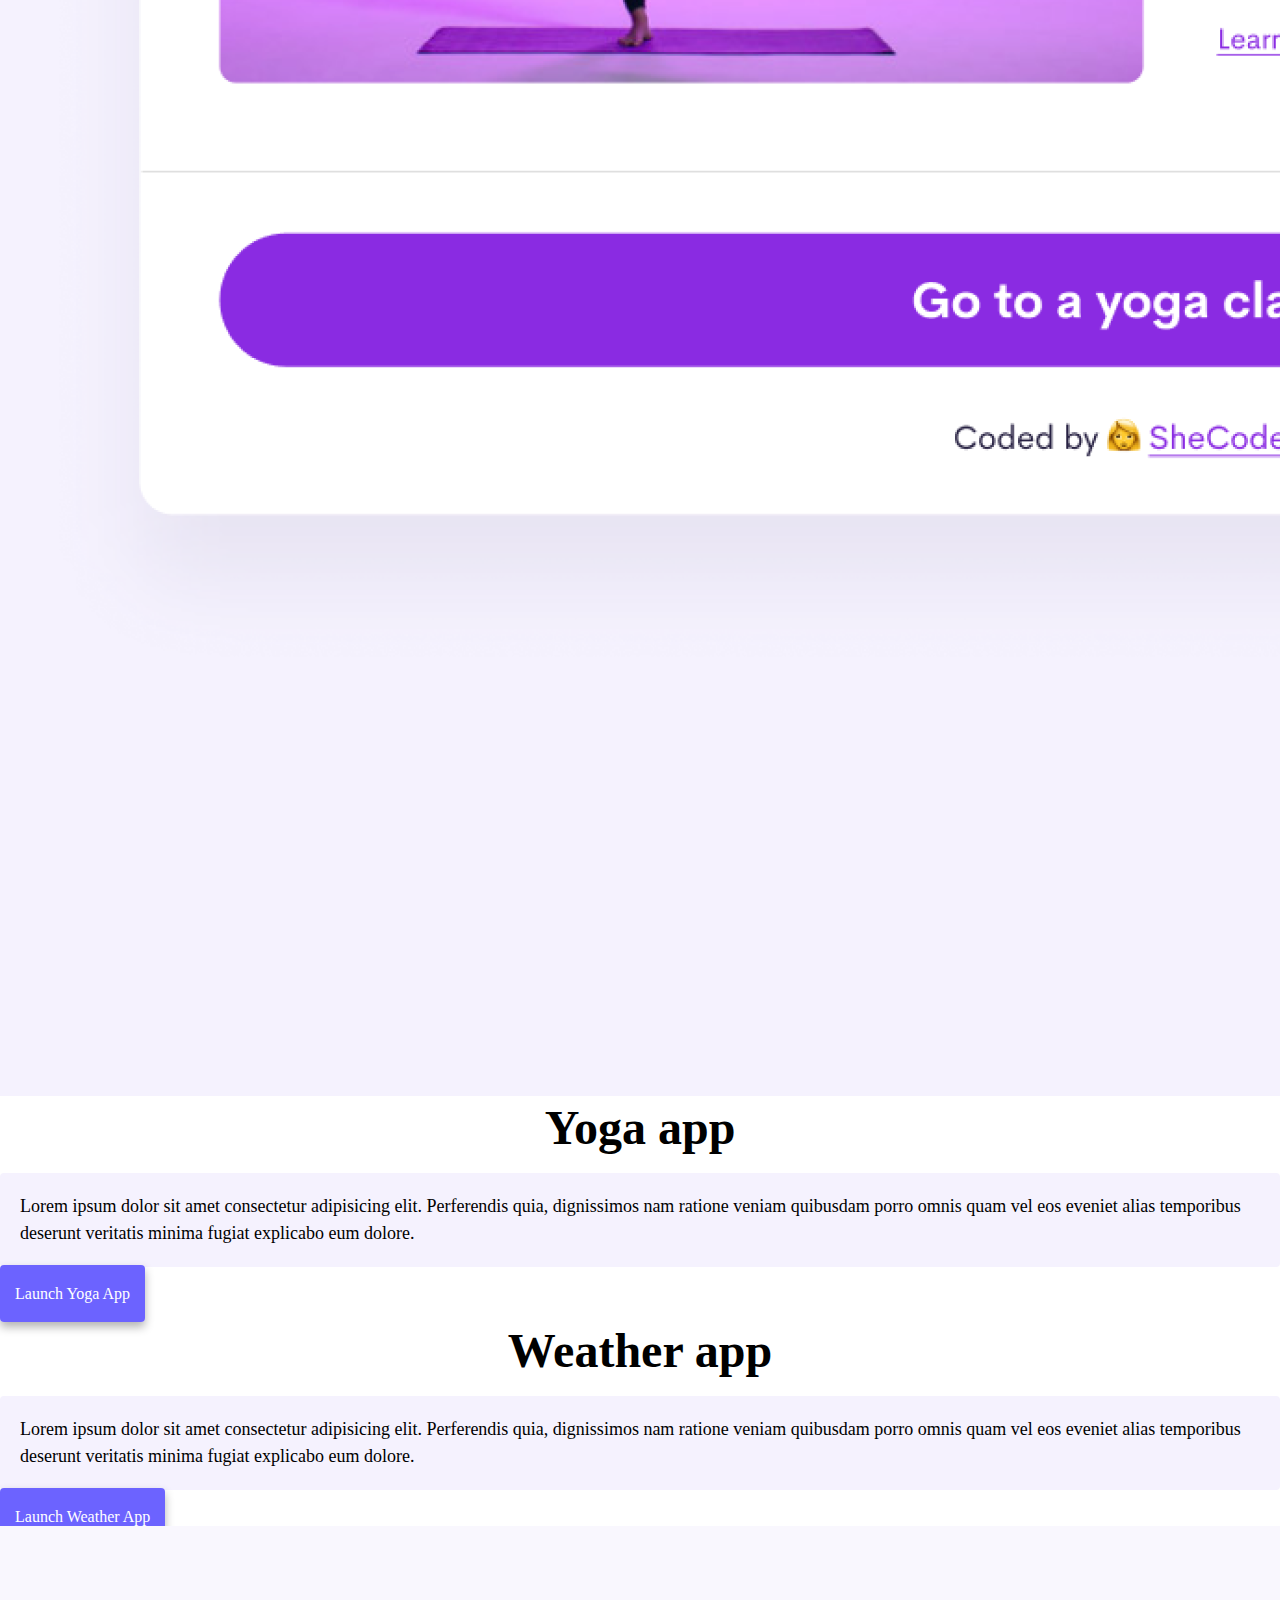
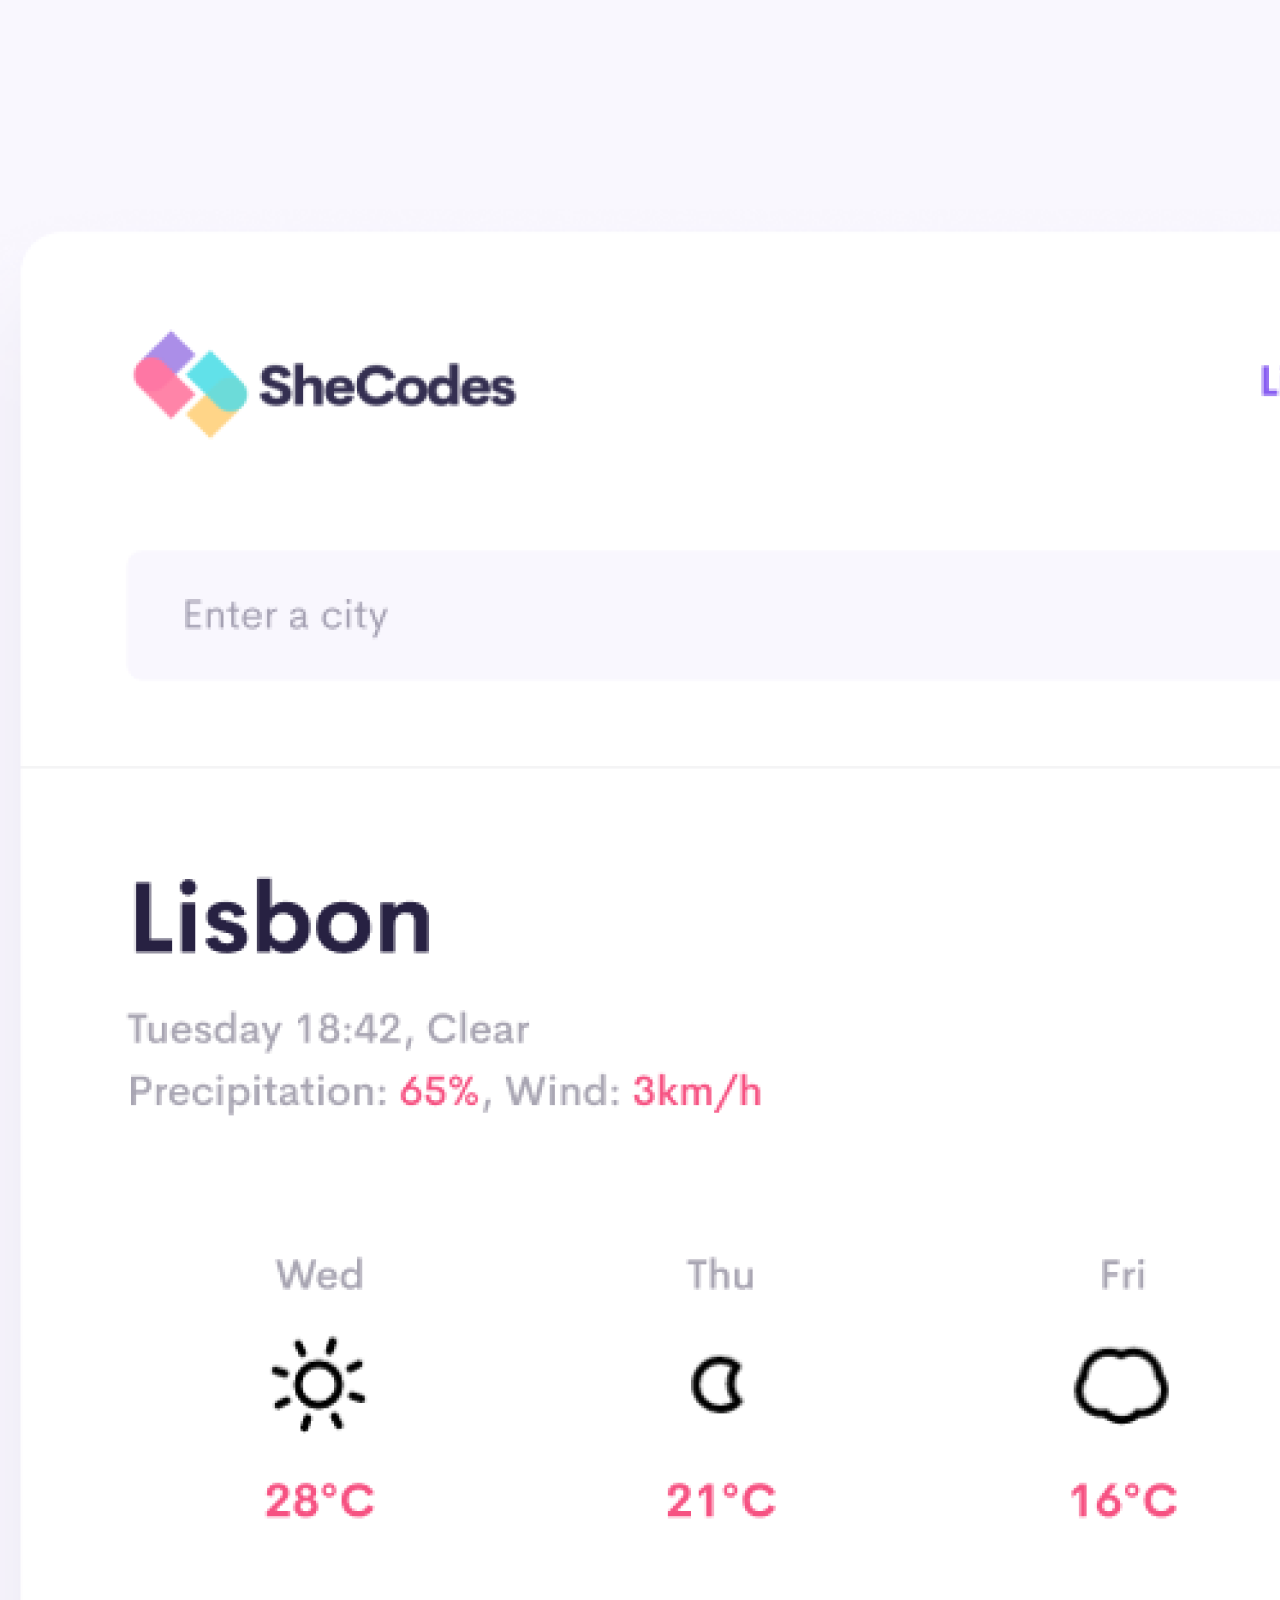
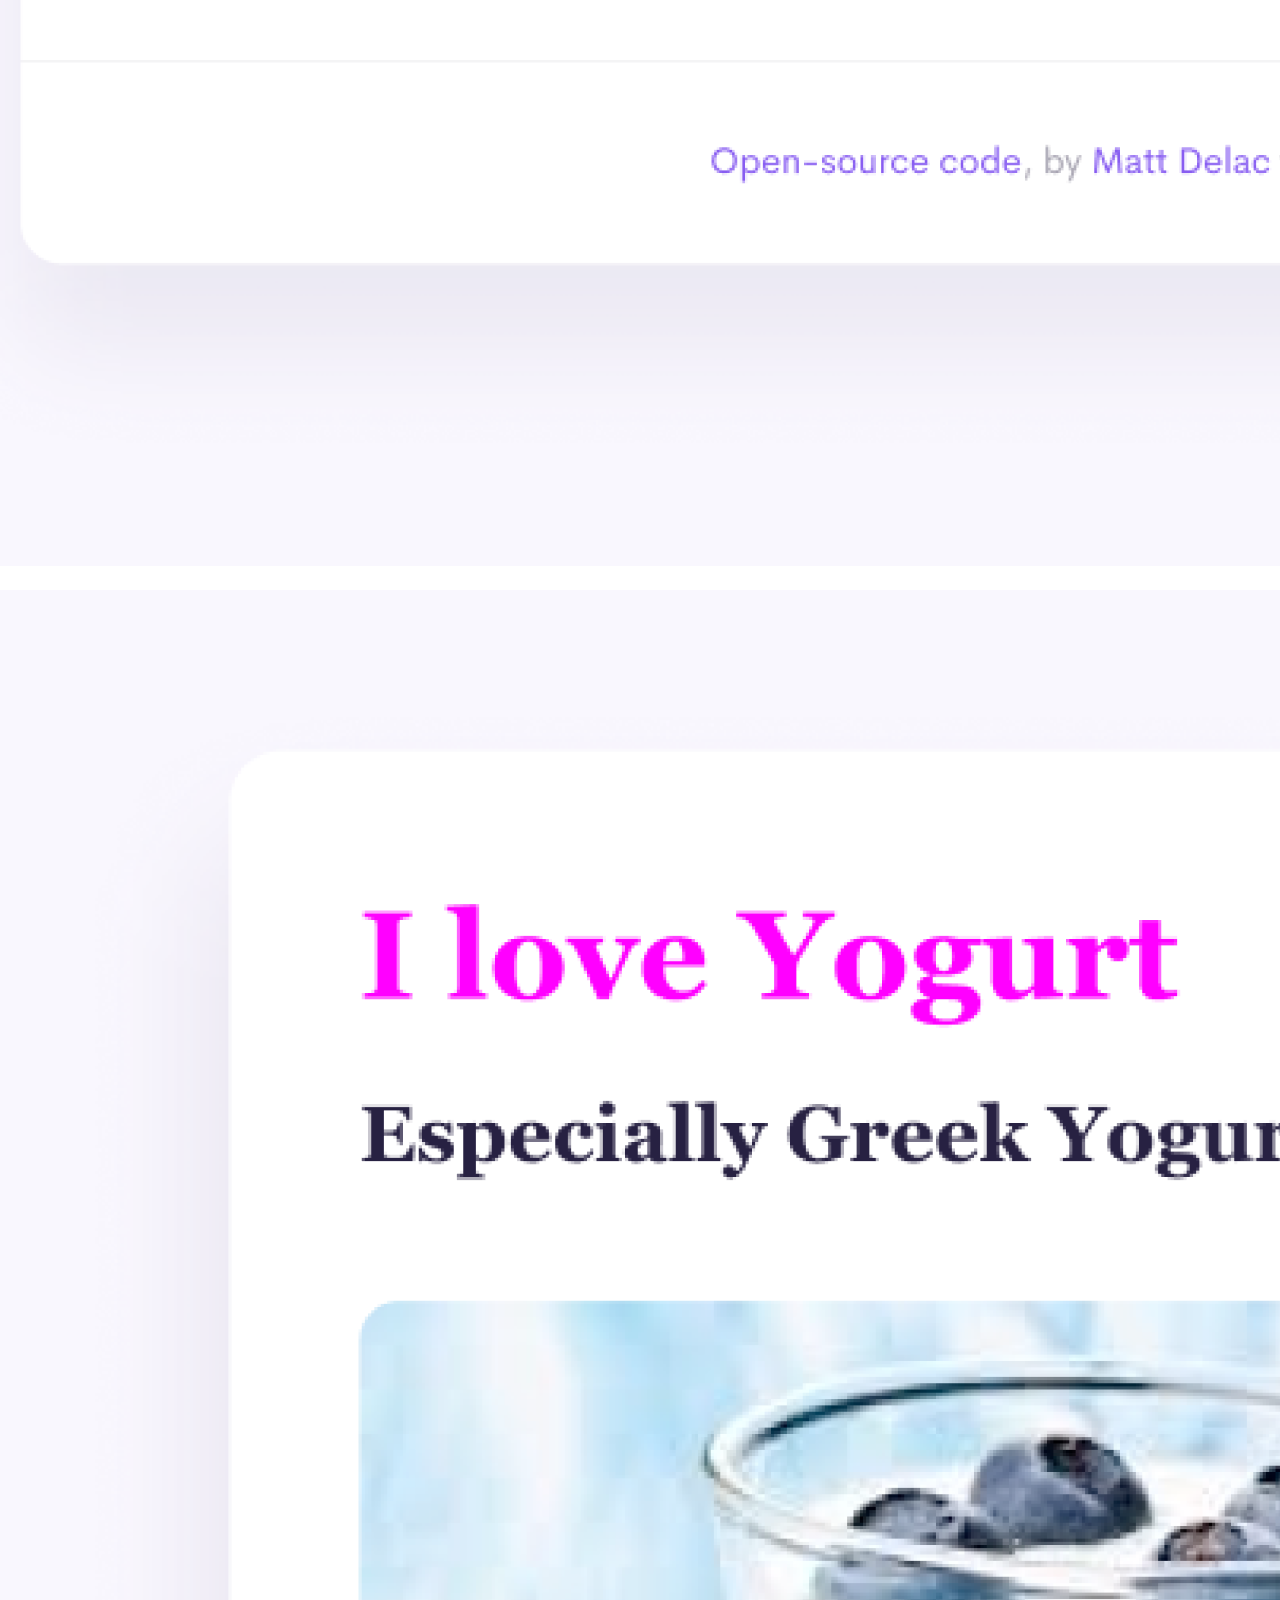
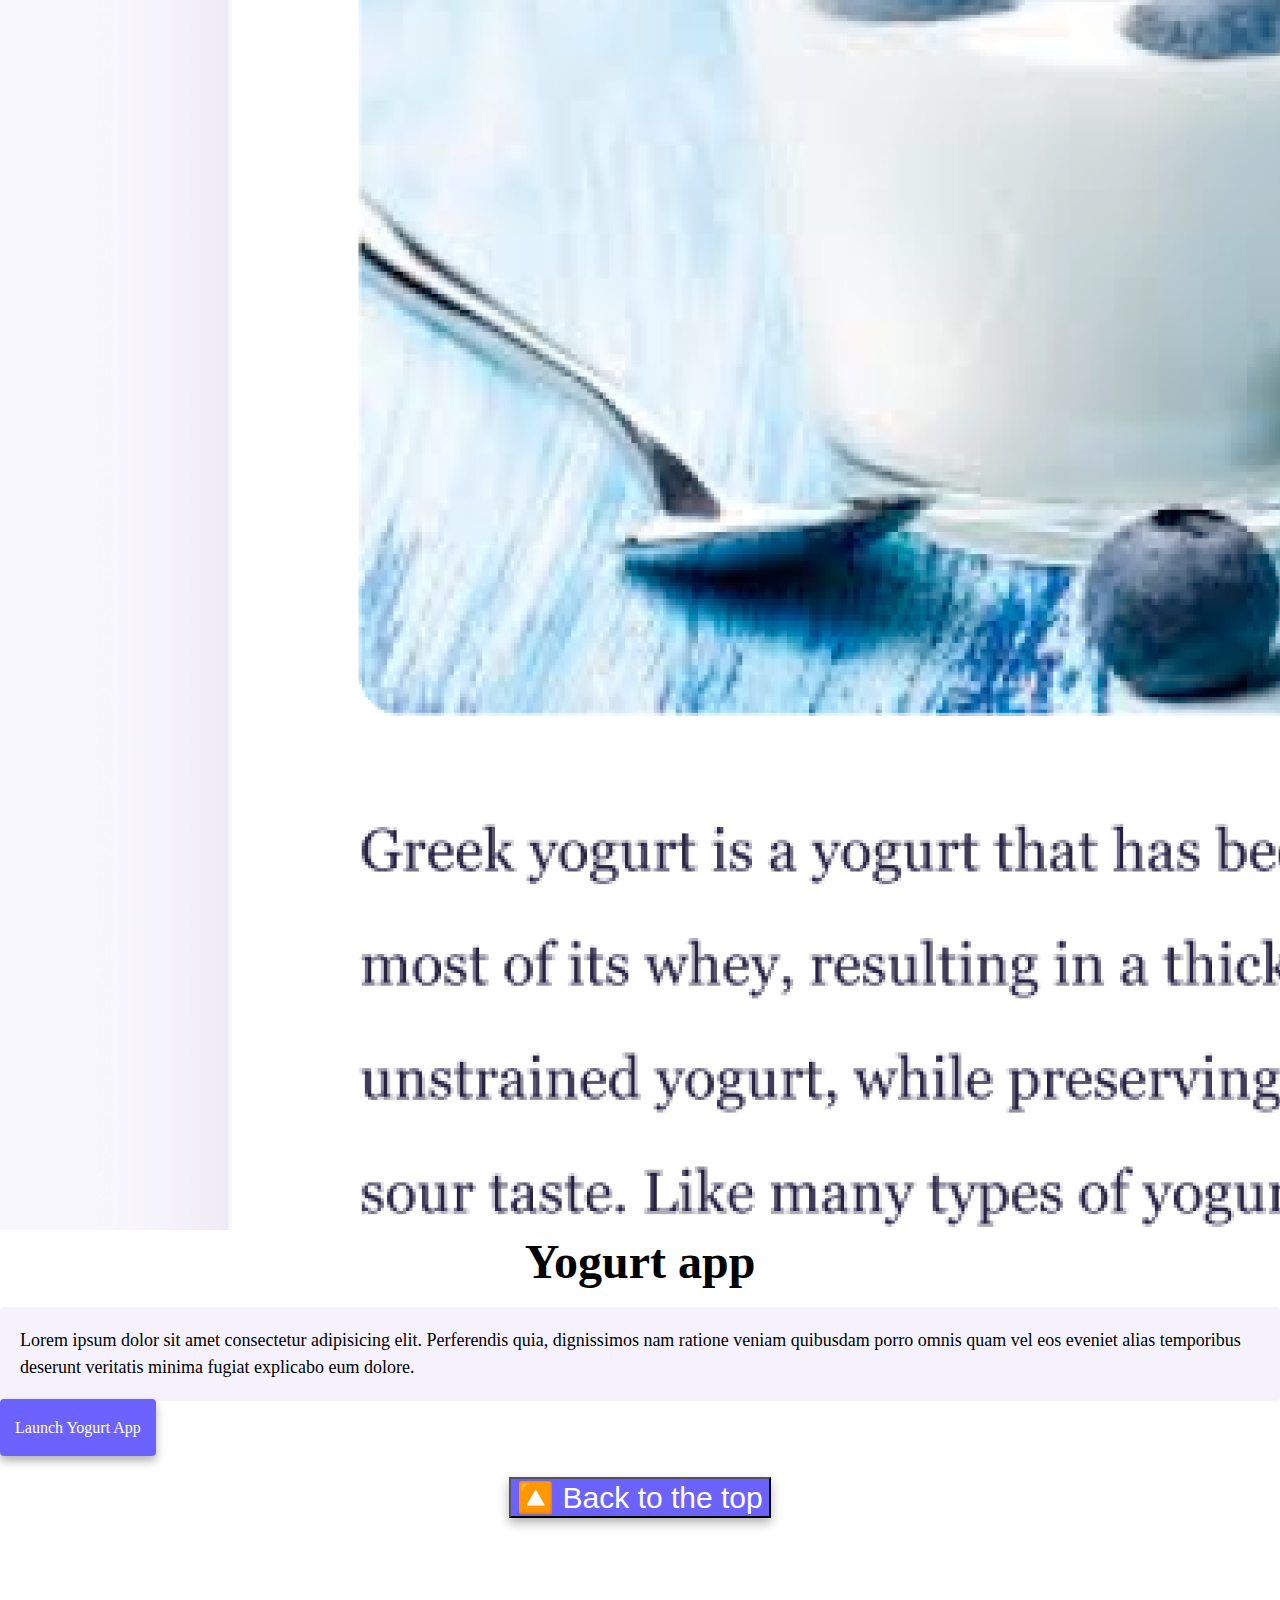
==== commit 2bc2021f: "Added back to the top button" ====
--- a/index.html
+++ b/index.html
@@ -24,7 +24,7 @@
   </head>
   <body>
     <div class="container">
-      <nav class="navbar navbar-expand-lg navbar-light bg-light fixed-top">
+      <nav class="navbar navbar-expand-lg navbar-light bg-light fixed-top" id=>
         <div class="container-fluid">
           <a class="navbar-brand" href="index.html">Ellie Spanswick</a>
           <button
@@ -55,6 +55,7 @@
           </div>
         </div>
       </nav>
+      <div id="top"></div>
       <h2 class="text-center">👋 Hi I am</h2>
       <h1 class="text-center">Ellie Spanswick</h1>
       <h3 class="text-center">🇬🇧 Front-end developer, based in Cornwall, UK</h3>
@@ -155,5 +156,10 @@
         </div>
       </div>
     </div>
+    <footer>
+      <button id="top" type="button" class="btn btn-secondary">
+        <a href="#">🔼 Back to the top</a>
+      </button>
+    </footer>
   </body>
 </html>
--- a/src/style.css
+++ b/src/style.css
@@ -44,6 +44,7 @@
 .navigation-links {
   display: flex;
   margin-top: 40px;
+  margin-bottom: 0px;
   justify-content: center;
 }
 
@@ -64,6 +65,30 @@
 .about-link {
   color: var(--primary-color);
   border: 1px solid var(--primary-color);
+}
+
+.btn-secondary {
+  background: var(--primary-color);
+  box-shadow: var(--box-shadow);
+  font-size: 30px;
+  cursor: pointer;
+  box-shadow: 3px;
+}
+
+a {
+  text-decoration: none;
+  color: white;
+}
+.btn-secondary:hover {
+  background-color: var(--secondary-color);
+  color: var(--primary-color);
+  border: 5px;
+  border-color: var(--primary-color);
+}
+
+footer {
+  text-align: center;
+  padding: 20px;
 }
 
 .homepage-link {
@@ -155,6 +180,6 @@
   }
 
   h3 {
-    font-size: 24px;
+    font-size: 20px;
   }
 }
